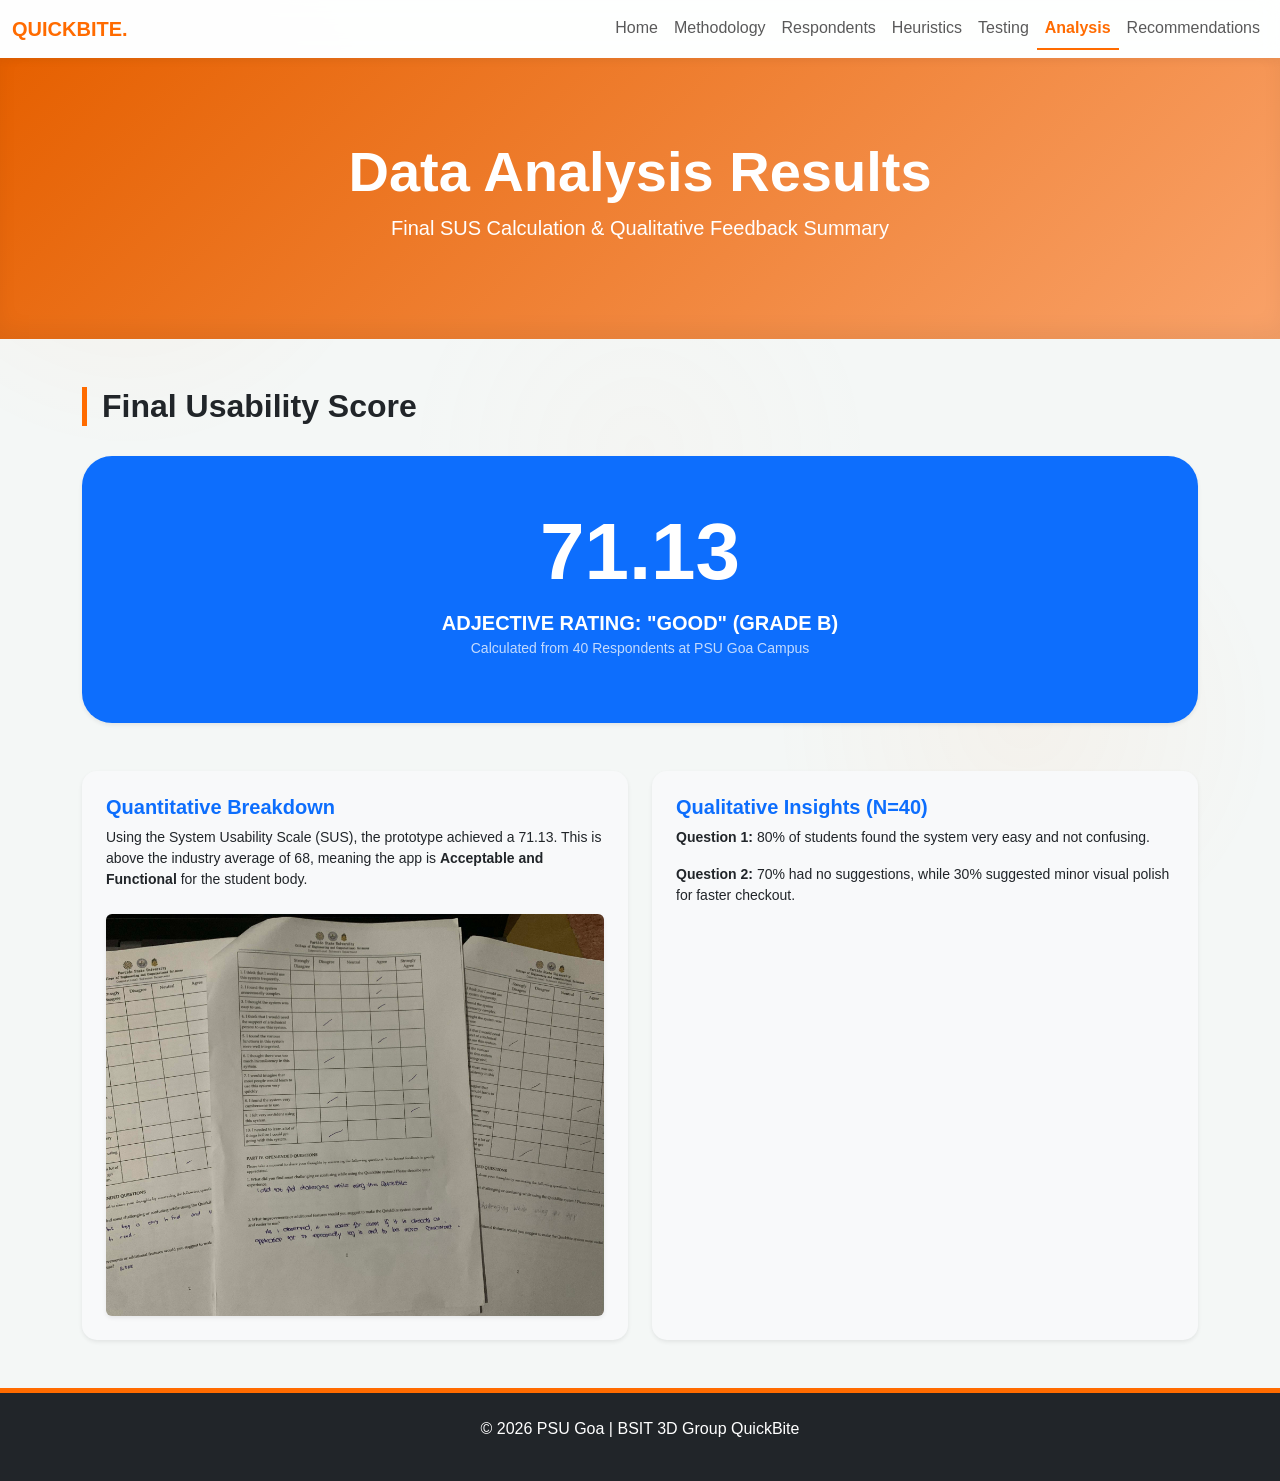
==== analysis.html @ 942b26e6 "Add files via upload" ====
<!DOCTYPE html>
<html lang="en">
<head>
    <meta charset="UTF-8">
    <meta name="viewport" content="width=device-width, initial-scale=1.0">
    <title>Analysis | QuickBite Evaluation</title>
    <link href="https://cdn.jsdelivr.net/npm/bootstrap@5.3.0/dist/css/bootstrap.min.css" rel="stylesheet">
    <link rel="stylesheet" href="style.css">
</head>
<body>

<nav class="navbar navbar-expand-lg sticky-top">
    <div class="container-fluid">
        <a class="navbar-brand fw-bold" href="index.html" style="color: var(--primary);">QUICKBITE.</a>
        <div class="navbar-nav ms-auto">
            <a class="nav-link" href="index.html">Home</a>
            <a class="nav-link" href="methodology.html">Methodology</a>
            <a class="nav-link" href="respondents.html">Respondents</a>
            <a class="nav-link" href="heuristics.html">Heuristics</a>
            <a class="nav-link" href="testing.html">Testing</a>
            <a class="nav-link active" href="analysis.html">Analysis</a>
            <a class="nav-link" href="recommendations.html">Recommendations</a>
        </div>
    </div>
</nav>

<header class="hero text-center">
    <div class="container">
        <h1 class="display-4 fw-bold">Data Analysis Results</h1>
        <p class="lead">Final SUS Calculation & Qualitative Feedback Summary</p>
    </div>
</header>

<main class="container my-5">
    <h2 class="section-title">Final Usability Score</h2>
    <div class="card shadow-sm border-0 p-5 mb-5 text-center bg-primary text-white" style="border-radius: 30px;">
        <h1 class="display-1 fw-bold">71.13</h1>
        <p class="lead mb-0 text-uppercase fw-bold">Adjective Rating: "GOOD" (Grade B)</p>
        <p class="small opacity-75">Calculated from 40 Respondents at PSU Goa Campus</p>
    </div>

    <div class="row g-4">
        <div class="col-md-6">
            <div class="card p-4 border-0 shadow-sm bg-light h-100">
                <h5 class="fw-bold text-primary">Quantitative Breakdown</h5>
                <p class="small">Using the System Usability Scale (SUS), the prototype achieved a 71.13. This is above the industry average of 68, meaning the app is <strong>Acceptable and Functional</strong> for the student body.</p>
                <img src="form.jpg" class="img-fluid rounded shadow-sm mt-2" alt="Survey Form Evidence">
            </div>
        </div>
        <div class="col-md-6">
            <div class="card p-4 border-0 shadow-sm bg-light h-100">
                <h5 class="fw-bold text-primary">Qualitative Insights (N=40)</h5>
                <p class="small"><strong>Question 1:</strong> 80% of students found the system very easy and not confusing.</p>
                <p class="small"><strong>Question 2:</strong> 70% had no suggestions, while 30% suggested minor visual polish for faster checkout.</p>
            </div>
        </div>
    </div>
</main>

<footer class="bg-dark text-white py-4 text-center mt-5">
    <p>&copy; 2026 PSU Goa | BSIT 3D Group QuickBite</p>
</footer>
</body>
</html>
---- style.css ----
/* --- GLOBAL STYLES & VARIABLES --- */
:root {
    --primary: #FF6B00; /* QuickBite Orange */
    --dark: #212529;
    --light: #f4f7f6;
    --secondary: #FF8C33;
}

body {
    font-family: 'Segoe UI', Roboto, Helvetica, Arial, sans-serif;
    background-color: var(--light);
    color: #333;
    overflow-x: hidden;
    position: relative;
}

/* --- THE MOVING BACKGROUND EFFECT --- */
/* This creates subtle moving circles in the background of ALL pages */
body::before {
    content: "";
    position: fixed;
    top: 0;
    left: 0;
    width: 100%;
    height: 100%;
    background: 
        radial-gradient(circle at 10% 20%, rgba(255, 107, 0, 0.05) 0%, transparent 20%),
        radial-gradient(circle at 80% 80%, rgba(255, 140, 51, 0.05) 0%, transparent 20%),
        radial-gradient(circle at 50% 50%, rgba(255, 184, 140, 0.03) 0%, transparent 30%);
    z-index: -1; /* Keeps it behind your text */
    animation: moveBG 20s linear infinite;
}

@keyframes moveBG {
    0% { transform: scale(1) translate(0, 0); }
    50% { transform: scale(1.1) translate(2%, 2%); }
    100% { transform: scale(1) translate(0, 0); }
}

/* --- ANIMATED HERO SECTION --- */
@keyframes gradientBG {
    0% { background-position: 0% 50%; }
    50% { background-position: 100% 50%; }
    100% { background-position: 0% 50%; }
}

.hero {
    background: linear-gradient(-45deg, var(--primary), var(--secondary), #FFB88C, #e66000);
    background-size: 400% 400%;
    animation: gradientBG 12s ease infinite;
    color: white;
    padding: 80px 0;
    margin-bottom: 40px;
    box-shadow: inset 0 -10px 20px rgba(0,0,0,0.05);
}

.section-title {
    border-left: 5px solid var(--primary);
    padding-left: 15px;
    margin-bottom: 30px;
    font-weight: bold;
    color: var(--dark);
}

/* --- THE FLOATING PHONE ANIMATION --- */
@keyframes float {
    0% { transform: translateY(0px); }
    50% { transform: translateY(-20px); }
    100% { transform: translateY(0px); }
}

.col-md-6 img.rounded-4 {
    max-width: 280px; 
    height: auto;
    border: 12px solid #222; 
    border-radius: 40px !important; 
    margin: 20px auto;
    display: block;
    box-shadow: 0 20px 40px rgba(0,0,0,0.2);
    background-color: #000;
    animation: float 5s ease-in-out infinite; 
}

/* --- TEAM MEMBERS SECTION --- */
.member-img {
    width: 140px; 
    height: 140px;
    object-fit: cover; 
    border-radius: 50%;
    margin: 0 auto 15px auto;
    display: block;
    border: 4px solid white;
    box-shadow: 0 5px 15px rgba(0,0,0,0.1);
    transition: transform 0.3s ease;
}

.member-img:hover {
    transform: scale(1.1);
}

.card {
    transition: all 0.3s ease;
    border-radius: 15px;
    border: none;
    background: rgba(255, 255, 255, 0.8); /* Semi-transparent for the background effect */
    backdrop-filter: blur(5px);
}

.card:hover {
    transform: translateY(-10px);
    box-shadow: 0 10px 30px rgba(0,0,0,0.1) !important;
    background: rgba(255, 255, 255, 1);
}

/* --- GALLERY & RESPONDENTS --- */
.row.g-3 img {
    width: 100%;
    height: 220px;
    object-fit: cover;
    border-radius: 12px;
}

/* --- NAVIGATION --- */
.navbar {
    background-color: rgba(255, 255, 255, 0.9);
    backdrop-filter: blur(10px);
    box-shadow: 0 2px 10px rgba(0,0,0,0.05);
}

.nav-link.active {
    color: var(--primary) !important;
    font-weight: bold;
    border-bottom: 2px solid var(--primary);
}

/* --- FOOTER --- */
footer {
    border-top: 5px solid var(--primary);
    padding: 30px 0;
}

/* --- RESPONSIVE FIXES --- */
@media (max-width: 768px) {
    .col-md-6 img.rounded-4 {
        max-width: 240px;
    }
}
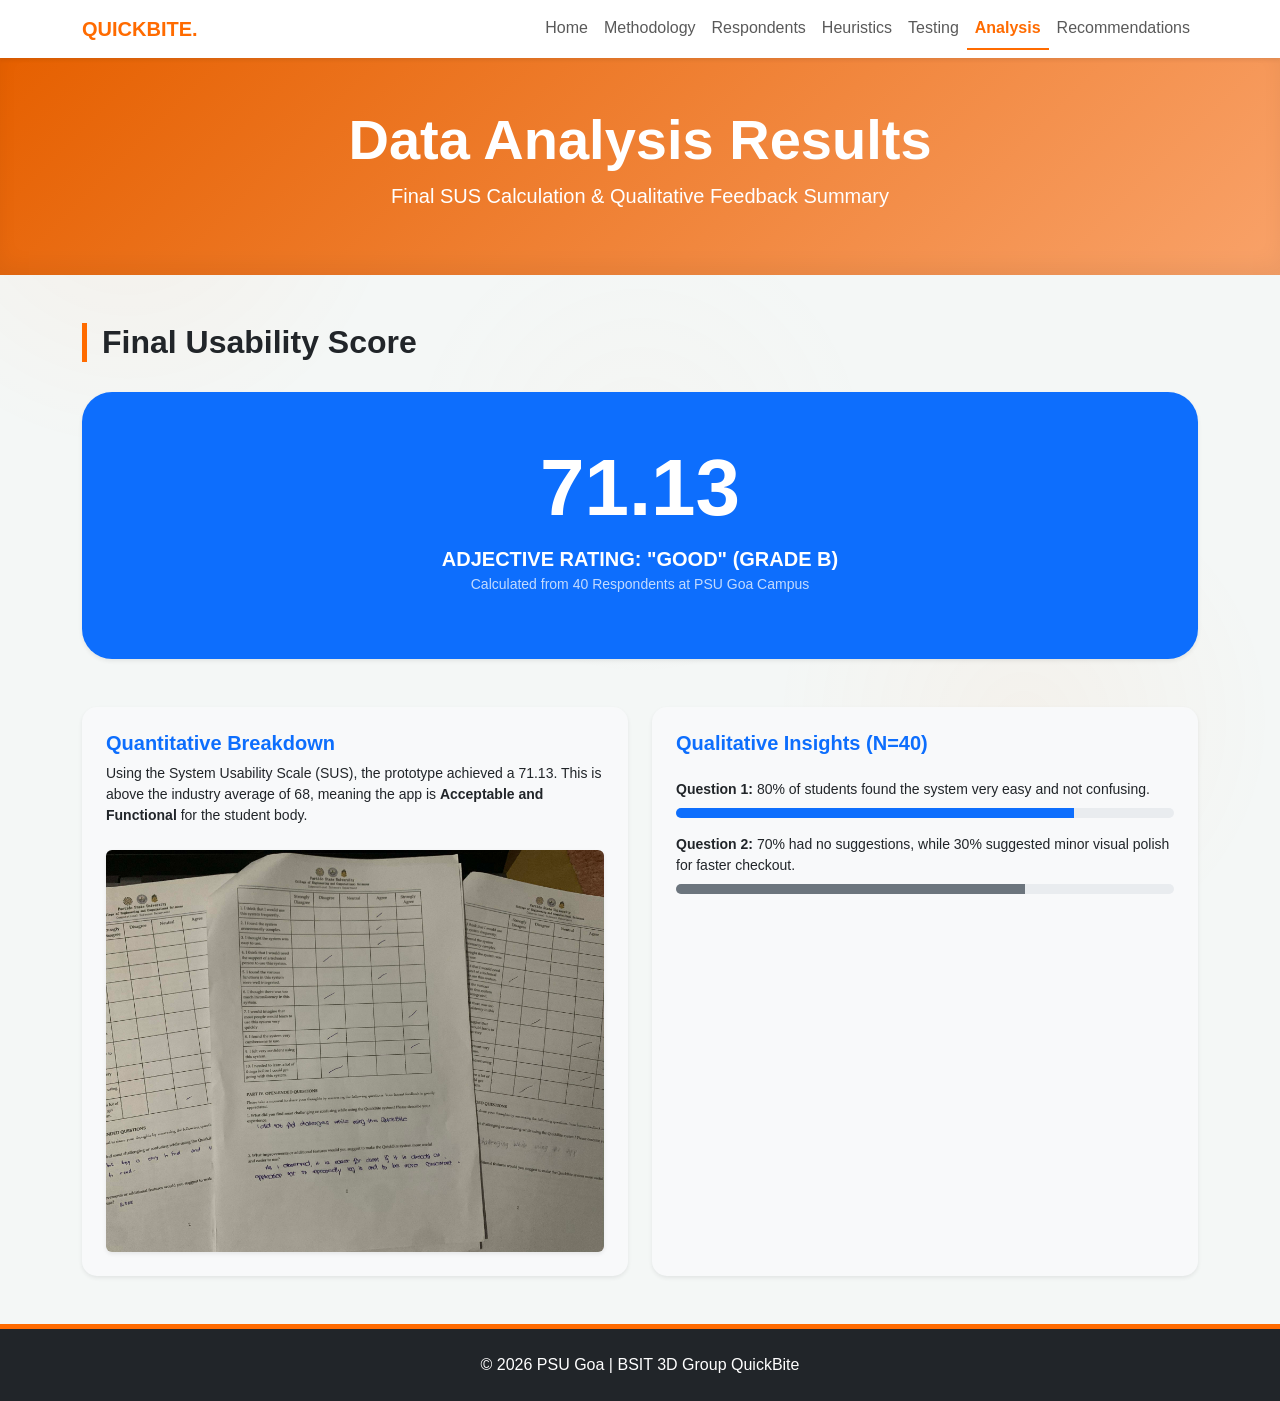
==== commit 3fbb1e9f: "Update analysis.html" ====
--- a/analysis.html
+++ b/analysis.html
@@ -9,22 +9,28 @@
 </head>
 <body>
 
-<nav class="navbar navbar-expand-lg sticky-top">
-    <div class="container-fluid">
-        <a class="navbar-brand fw-bold" href="index.html" style="color: var(--primary);">QUICKBITE.</a>
-        <div class="navbar-nav ms-auto">
-            <a class="nav-link" href="index.html">Home</a>
-            <a class="nav-link" href="methodology.html">Methodology</a>
-            <a class="nav-link" href="respondents.html">Respondents</a>
-            <a class="nav-link" href="heuristics.html">Heuristics</a>
-            <a class="nav-link" href="testing.html">Testing</a>
-            <a class="nav-link active" href="analysis.html">Analysis</a>
-            <a class="nav-link" href="recommendations.html">Recommendations</a>
+<nav class="navbar navbar-expand-lg sticky-top bg-white shadow-sm">
+    <div class="container"> <a class="navbar-brand fw-bold" href="index.html" style="color: var(--primary);">QUICKBITE.</a>
+        
+        <button class="navbar-toggler" type="button" data-bs-toggle="collapse" data-bs-target="#navbarNav">
+            <span class="navbar-toggler-icon"></span>
+        </button>
+
+        <div class="collapse navbar-collapse" id="navbarNav">
+            <div class="navbar-nav ms-auto text-center">
+                <a class="nav-link" href="index.html">Home</a>
+                <a class="nav-link" href="methodology.html">Methodology</a>
+                <a class="nav-link" href="respondents.html">Respondents</a>
+                <a class="nav-link" href="heuristics.html">Heuristics</a>
+                <a class="nav-link" href="testing.html">Testing</a>
+                <a class="nav-link active" href="analysis.html">Analysis</a>
+                <a class="nav-link" href="recommendations.html">Recommendations</a>
+            </div>
         </div>
     </div>
 </nav>
 
-<header class="hero text-center">
+<header class="hero text-center py-5">
     <div class="container">
         <h1 class="display-4 fw-bold">Data Analysis Results</h1>
         <p class="lead">Final SUS Calculation & Qualitative Feedback Summary</p>
@@ -32,33 +38,48 @@
 </header>
 
 <main class="container my-5">
-    <h2 class="section-title">Final Usability Score</h2>
-    <div class="card shadow-sm border-0 p-5 mb-5 text-center bg-primary text-white" style="border-radius: 30px;">
+    <h2 class="section-title text-center text-md-start">Final Usability Score</h2>
+    
+    <div class="card shadow-sm border-0 p-4 p-md-5 mb-5 text-center bg-primary text-white" style="border-radius: 30px;">
         <h1 class="display-1 fw-bold">71.13</h1>
         <p class="lead mb-0 text-uppercase fw-bold">Adjective Rating: "GOOD" (Grade B)</p>
         <p class="small opacity-75">Calculated from 40 Respondents at PSU Goa Campus</p>
     </div>
 
     <div class="row g-4">
-        <div class="col-md-6">
+        <div class="col-12 col-md-6">
             <div class="card p-4 border-0 shadow-sm bg-light h-100">
                 <h5 class="fw-bold text-primary">Quantitative Breakdown</h5>
                 <p class="small">Using the System Usability Scale (SUS), the prototype achieved a 71.13. This is above the industry average of 68, meaning the app is <strong>Acceptable and Functional</strong> for the student body.</p>
-                <img src="form.jpg" class="img-fluid rounded shadow-sm mt-2" alt="Survey Form Evidence">
+                <img src="form.jpg" class="img-fluid rounded shadow-sm mt-2 mx-auto d-block" alt="Survey Form Evidence">
             </div>
         </div>
-        <div class="col-md-6">
+        
+        <div class="col-12 col-md-6">
             <div class="card p-4 border-0 shadow-sm bg-light h-100">
                 <h5 class="fw-bold text-primary">Qualitative Insights (N=40)</h5>
-                <p class="small"><strong>Question 1:</strong> 80% of students found the system very easy and not confusing.</p>
-                <p class="small"><strong>Question 2:</strong> 70% had no suggestions, while 30% suggested minor visual polish for faster checkout.</p>
+                <div class="mt-3">
+                    <p class="small mb-2"><strong>Question 1:</strong> 80% of students found the system very easy and not confusing.</p>
+                    <div class="progress mb-3" style="height: 10px;">
+                        <div class="progress-bar bg-primary" role="progressbar" style="width: 80%"></div>
+                    </div>
+                    
+                    <p class="small mb-2"><strong>Question 2:</strong> 70% had no suggestions, while 30% suggested minor visual polish for faster checkout.</p>
+                    <div class="progress" style="height: 10px;">
+                        <div class="progress-bar bg-secondary" role="progressbar" style="width: 70%"></div>
+                    </div>
+                </div>
             </div>
         </div>
     </div>
 </main>
 
 <footer class="bg-dark text-white py-4 text-center mt-5">
-    <p>&copy; 2026 PSU Goa | BSIT 3D Group QuickBite</p>
+    <div class="container">
+        <p class="mb-0">&copy; 2026 PSU Goa | BSIT 3D Group QuickBite</p>
+    </div>
 </footer>
+
+<script src="https://cdn.jsdelivr.net/npm/bootstrap@5.3.0/dist/js/bootstrap.bundle.min.js"></script>
 </body>
-</html>+</html>
--- a/style.css
+++ b/style.css
@@ -1,6 +1,5 @@
-/* --- GLOBAL STYLES & VARIABLES --- */
 :root {
-    --primary: #FF6B00; /* QuickBite Orange */
+    --primary: #FF6B00; 
     --dark: #212529;
     --light: #f4f7f6;
     --secondary: #FF8C33;
@@ -14,8 +13,6 @@
     position: relative;
 }
 
-/* --- THE MOVING BACKGROUND EFFECT --- */
-/* This creates subtle moving circles in the background of ALL pages */
 body::before {
     content: "";
     position: fixed;
@@ -27,7 +24,7 @@
         radial-gradient(circle at 10% 20%, rgba(255, 107, 0, 0.05) 0%, transparent 20%),
         radial-gradient(circle at 80% 80%, rgba(255, 140, 51, 0.05) 0%, transparent 20%),
         radial-gradient(circle at 50% 50%, rgba(255, 184, 140, 0.03) 0%, transparent 30%);
-    z-index: -1; /* Keeps it behind your text */
+    z-index: -1; 
     animation: moveBG 20s linear infinite;
 }
 
@@ -37,11 +34,10 @@
     100% { transform: scale(1) translate(0, 0); }
 }
 
-/* --- ANIMATED HERO SECTION --- */
 @keyframes gradientBG {
     0% { background-position: 0% 50%; }
     50% { background-position: 100% 50%; }
-    100% { background-position: 0% 50%; }
+    100% { background-position: 0% 50%; } 
 }
 
 .hero {
@@ -62,7 +58,6 @@
     color: var(--dark);
 }
 
-/* --- THE FLOATING PHONE ANIMATION --- */
 @keyframes float {
     0% { transform: translateY(0px); }
     50% { transform: translateY(-20px); }
@@ -81,7 +76,6 @@
     animation: float 5s ease-in-out infinite; 
 }
 
-/* --- TEAM MEMBERS SECTION --- */
 .member-img {
     width: 140px; 
     height: 140px;
@@ -102,7 +96,7 @@
     transition: all 0.3s ease;
     border-radius: 15px;
     border: none;
-    background: rgba(255, 255, 255, 0.8); /* Semi-transparent for the background effect */
+    background: rgba(255, 255, 255, 0.8); 
     backdrop-filter: blur(5px);
 }
 
@@ -133,15 +127,23 @@
     border-bottom: 2px solid var(--primary);
 }
 
-/* --- FOOTER --- */
 footer {
     border-top: 5px solid var(--primary);
     padding: 30px 0;
 }
 
-/* --- RESPONSIVE FIXES --- */
 @media (max-width: 768px) {
     .col-md-6 img.rounded-4 {
         max-width: 240px;
+
+@media (max-width: 768px) {
+  body {
+    font-size: 14px; /* Smaller text for smaller screens */
+  }
+  
+  .hero-section {
+    padding: 20px; /* Less space on the sides for mobile */
+  }
+}
     }
-}+}
